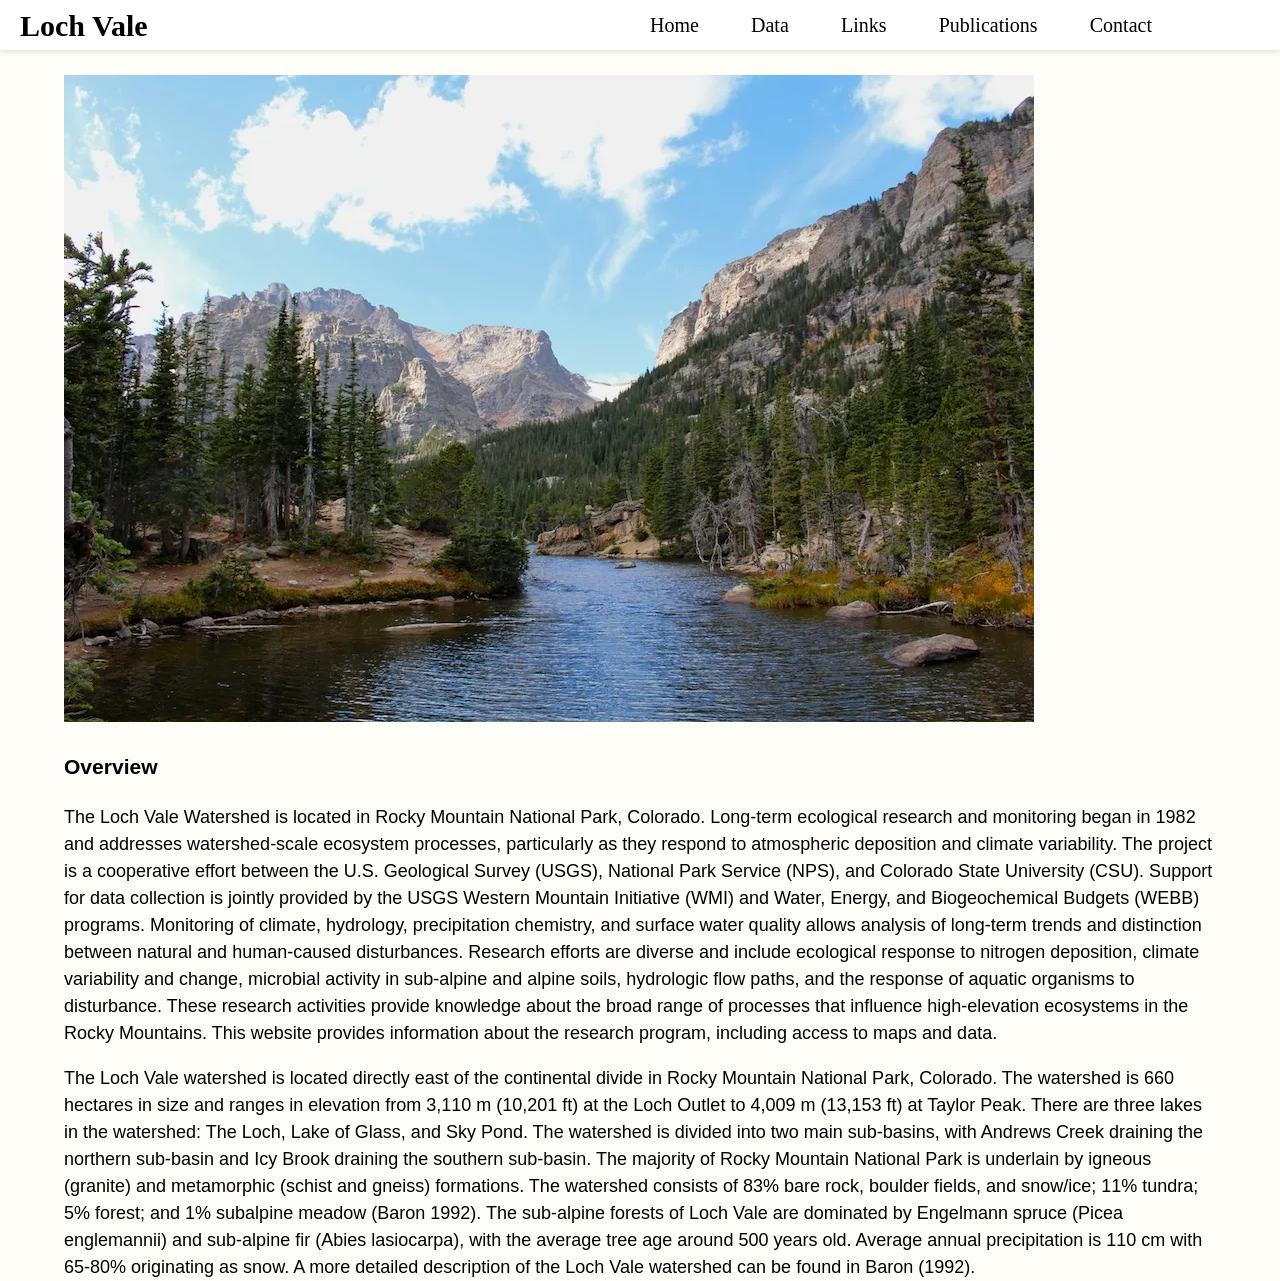
==== index.html @ 71a78246 "adding beta website" ====
<!DOCTYPE html>
<html lang="en">
<head>
    <meta charset="UTF-8">
    <meta name="viewport" content="width=device-width, initial-scale=1.0">
    <title>Home</title>
    <link rel="stylesheet" href="style.css">
</head>
<body>

    <!-- Navbar -->
    <div class="navbar-container">
        <div class="navbar left">
            <h1 class="logo">Loch Vale</h1>
        </div>

        <div class="navbar right">
            <a href="index.html">Home</a>
            <a href="data.html">Data</a>
            <a href="links.html">Links</a>
            <a href="publications.html">Publications</a>
            <a href="contact.html">Contact</a>
        </div>
    </div>
    <!-- Navbar End -->

    <div id="homepage-container" class="page-container">

        <img id="loch-pic" src="images/loch.png" alt="loch pic">

        <h3>Overview</h3>

        <p>The Loch Vale Watershed is located in Rocky Mountain National Park, Colorado. Long-term ecological research and 
            monitoring began in 1982 and addresses watershed-scale ecosystem processes, particularly as they respond to 
            atmospheric deposition and climate variability. The project is a cooperative effort between the U.S. Geological 
            Survey (USGS), National Park Service (NPS), and Colorado State University (CSU). Support for data collection is 
            jointly provided by the USGS Western Mountain Initiative (WMI) and Water, Energy, and Biogeochemical Budgets (WEBB) 
            programs. Monitoring of climate, hydrology, precipitation chemistry, and surface water quality allows analysis of 
            long-term trends and distinction between natural and human-caused disturbances. Research efforts are diverse and 
            include ecological response to nitrogen deposition, climate variability and change, microbial activity in sub-alpine 
            and alpine soils, hydrologic flow paths, and the response of aquatic organisms to disturbance. These research activities 
            provide knowledge about the broad range of processes that influence high-elevation ecosystems in the Rocky Mountains. 
            This website provides information about the research program, including access to maps and data.
        </p>

        <p>The Loch Vale watershed is located directly east of the continental divide in Rocky Mountain National Park, Colorado. 
            The watershed is 660 hectares in size and ranges in elevation from 3,110 m (10,201 ft) at the Loch Outlet to 4,009 m 
            (13,153 ft) at Taylor Peak. There are three lakes in the watershed: The Loch, Lake of Glass, and Sky Pond. The watershed 
            is divided into two main sub-basins, with Andrews Creek draining the northern sub-basin and Icy Brook draining the 
            southern sub-basin. The majority of Rocky Mountain National Park is underlain by igneous (granite) and metamorphic 
            (schist and gneiss) formations. The watershed consists of 83% bare rock, boulder fields, and snow/ice; 11% tundra; 
            5% forest; and 1% subalpine meadow (Baron 1992). The sub-alpine forests of Loch Vale are dominated by Engelmann spruce 
            (Picea englemannii) and sub-alpine fir (Abies lasiocarpa), with the average tree age around 500 years old. Average 
            annual precipitation is 110 cm with 65-80% originating as snow. A more detailed description of the Loch Vale watershed 
            can be found in Baron (1992).
        </p>   
    </div>



    <!-- to add another text block, ... -->
</body>
</html>
---- style.css ----
html, body {
    padding: 0;
    margin: 0;
    height: 100%;
    margin-bottom: 100px;
}

body {
    background: #FFFDF8; 
    color: black;
    background-attachment: fixed;
    height: 100%;
    line-height: 1.5;
    font-family: 'Raleway', sans-serif;
    font-weight: 400;
    font-size: large;
}

/* General styling for each page's body. All content should be written within the page-container */
.page-container {
    margin-top: 75px;
    margin-left: 5%;
    margin-right: 5%;
}

/* NAVBAR STYLING */
.navbar-container {
    display: flex;
    flex-direction: row;
    align-items: center;
    height: 50px;
    background-color: white;
    width: 100%;
    position: fixed;
    top: 0;
    z-index: 1000;
    box-shadow: 0 2px 5px rgba(0, 0, 0, 0.1);
}

.navbar {
    flex: 1;
}

.left {
    margin-top: 0;
    margin-left: 20px;
}

.logo {
    font-size: 30px;
    text-decoration: none;
    color: black;
    font-family: 'Italiana', serif;
}

.right {
    display: flex;
    justify-content: space-between;
    margin-left: 10%;
    margin-right: 10%;
}

a {
    text-decoration: none;
    color: black;
    font-family: 'Italiana', serif;
    font-size: 20px;
}

a:hover {
    color: green;
}

/* END OF NAVBAR STYLING */

iframe {
    margin-top: 50px;
}
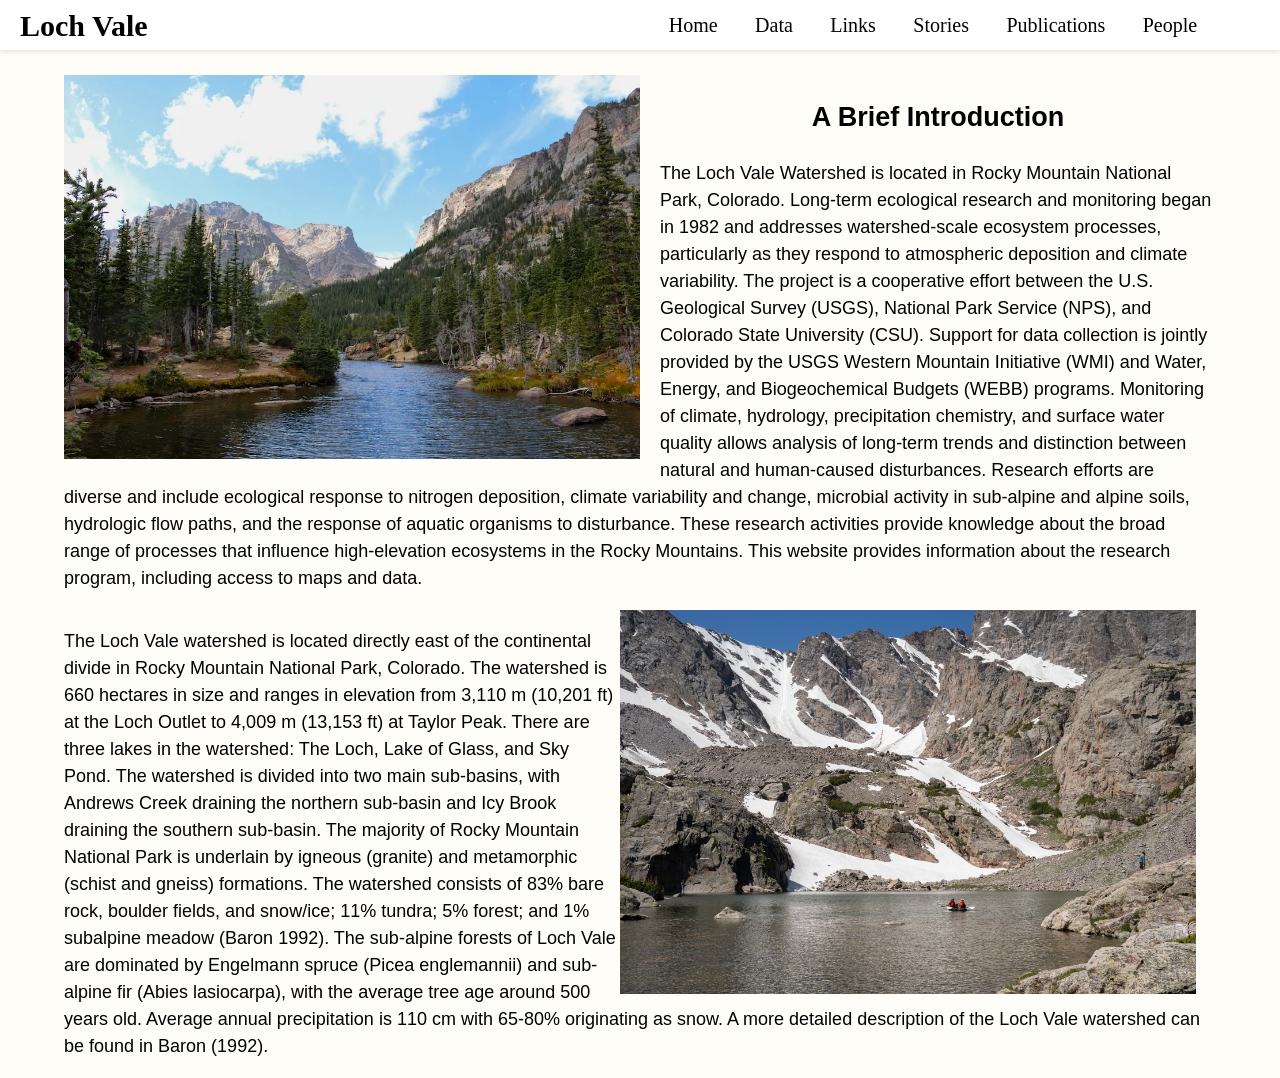
==== commit a319ed89: "major updates" ====
--- a/index.html
+++ b/index.html
@@ -15,45 +15,53 @@
         </div>
 
         <div class="navbar right">
-            <a href="index.html">Home</a>
-            <a href="data.html">Data</a>
-            <a href="links.html">Links</a>
-            <a href="publications.html">Publications</a>
-            <a href="contact.html">Contact</a>
+            <a class="nav-link" href="index.html">Home</a>
+            <a class="nav-link" href="data.html">Data</a>
+            <a class="nav-link" href="links.html">Links</a>
+            <a class="nav-link" href="stories.html">Stories</a>
+            <a class="nav-link" href="publications.html">Publications</a>
+            <a class="nav-link" href="contact.html">People</a>
         </div>
     </div>
     <!-- Navbar End -->
 
+
     <div id="homepage-container" class="page-container">
 
-        <img id="loch-pic" src="images/loch.png" alt="loch pic">
+            <div class="overview-section">
+                <img class="left-pic" src="images/loch.png" alt="loch pic">
 
-        <h3>Overview</h3>
+                <h2 style="text-align: center;">A Brief Introduction</h2>
+                <!-- <br> -->
 
-        <p>The Loch Vale Watershed is located in Rocky Mountain National Park, Colorado. Long-term ecological research and 
-            monitoring began in 1982 and addresses watershed-scale ecosystem processes, particularly as they respond to 
-            atmospheric deposition and climate variability. The project is a cooperative effort between the U.S. Geological 
-            Survey (USGS), National Park Service (NPS), and Colorado State University (CSU). Support for data collection is 
-            jointly provided by the USGS Western Mountain Initiative (WMI) and Water, Energy, and Biogeochemical Budgets (WEBB) 
-            programs. Monitoring of climate, hydrology, precipitation chemistry, and surface water quality allows analysis of 
-            long-term trends and distinction between natural and human-caused disturbances. Research efforts are diverse and 
-            include ecological response to nitrogen deposition, climate variability and change, microbial activity in sub-alpine 
-            and alpine soils, hydrologic flow paths, and the response of aquatic organisms to disturbance. These research activities 
-            provide knowledge about the broad range of processes that influence high-elevation ecosystems in the Rocky Mountains. 
-            This website provides information about the research program, including access to maps and data.
-        </p>
+                <p>The Loch Vale Watershed is located in Rocky Mountain National Park, Colorado. Long-term ecological research and 
+                    monitoring began in 1982 and addresses watershed-scale ecosystem processes, particularly as they respond to 
+                    atmospheric deposition and climate variability. The project is a cooperative effort between the U.S. Geological 
+                    Survey (USGS), National Park Service (NPS), and Colorado State University (CSU). Support for data collection is 
+                    jointly provided by the USGS Western Mountain Initiative (WMI) and Water, Energy, and Biogeochemical Budgets (WEBB) 
+                    programs. Monitoring of climate, hydrology, precipitation chemistry, and surface water quality allows analysis of 
+                    long-term trends and distinction between natural and human-caused disturbances. Research efforts are diverse and 
+                    include ecological response to nitrogen deposition, climate variability and change, microbial activity in sub-alpine 
+                    and alpine soils, hydrologic flow paths, and the response of aquatic organisms to disturbance. These research activities 
+                    provide knowledge about the broad range of processes that influence high-elevation ecosystems in the Rocky Mountains. 
+                    This website provides information about the research program, including access to maps and data.
+                </p>
+            </div>
 
-        <p>The Loch Vale watershed is located directly east of the continental divide in Rocky Mountain National Park, Colorado. 
-            The watershed is 660 hectares in size and ranges in elevation from 3,110 m (10,201 ft) at the Loch Outlet to 4,009 m 
-            (13,153 ft) at Taylor Peak. There are three lakes in the watershed: The Loch, Lake of Glass, and Sky Pond. The watershed 
-            is divided into two main sub-basins, with Andrews Creek draining the northern sub-basin and Icy Brook draining the 
-            southern sub-basin. The majority of Rocky Mountain National Park is underlain by igneous (granite) and metamorphic 
-            (schist and gneiss) formations. The watershed consists of 83% bare rock, boulder fields, and snow/ice; 11% tundra; 
-            5% forest; and 1% subalpine meadow (Baron 1992). The sub-alpine forests of Loch Vale are dominated by Engelmann spruce 
-            (Picea englemannii) and sub-alpine fir (Abies lasiocarpa), with the average tree age around 500 years old. Average 
-            annual precipitation is 110 cm with 65-80% originating as snow. A more detailed description of the Loch Vale watershed 
-            can be found in Baron (1992).
-        </p>   
+            <div class="row-container">
+                <img class="right-pic" src="images/rocks.jpg" alt="rocks">
+                <p>The Loch Vale watershed is located directly east of the continental divide in Rocky Mountain National Park, Colorado. 
+                    The watershed is 660 hectares in size and ranges in elevation from 3,110 m (10,201 ft) at the Loch Outlet to 4,009 m 
+                    (13,153 ft) at Taylor Peak. There are three lakes in the watershed: The Loch, Lake of Glass, and Sky Pond. The watershed 
+                    is divided into two main sub-basins, with Andrews Creek draining the northern sub-basin and Icy Brook draining the 
+                    southern sub-basin. The majority of Rocky Mountain National Park is underlain by igneous (granite) and metamorphic 
+                    (schist and gneiss) formations. The watershed consists of 83% bare rock, boulder fields, and snow/ice; 11% tundra; 
+                    5% forest; and 1% subalpine meadow (Baron 1992). The sub-alpine forests of Loch Vale are dominated by Engelmann spruce 
+                    (Picea englemannii) and sub-alpine fir (Abies lasiocarpa), with the average tree age around 500 years old. Average 
+                    annual precipitation is 110 cm with 65-80% originating as snow. A more detailed description of the Loch Vale watershed 
+                    can be found in Baron (1992).
+                </p>   
+            </div>
     </div>
 
 
--- a/style.css
+++ b/style.css
@@ -55,12 +55,12 @@
 
 .right {
     display: flex;
-    justify-content: space-between;
-    margin-left: 10%;
-    margin-right: 10%;
+    justify-content: space-around;
+    margin-left: 5%;
+    margin-right: 5%;
 }
 
-a {
+.nav-link {
     text-decoration: none;
     color: black;
     font-family: 'Italiana', serif;
@@ -73,6 +73,46 @@
 
 /* END OF NAVBAR STYLING */
 
+/* Index Page*/
+
+.left-pic {
+    float: left;
+    width: 50%;
+    margin-right: 20px;
+    margin-bottom: 10px;
+}
+
+.right-pic {
+    float: right;
+    width: 50%;
+    margin-right: 20px;
+    margin-bottom: 10px;
+}
+
+.overview-section, .row-container {
+    overflow: auto;
+}
+
+/* END Index Page */
+
 iframe {
     margin-top: 50px;
-}+}
+
+.pub-title, .data-title {
+    color: blue;
+}
+
+.contact-container {
+    display: flex;
+    flex-direction: row;
+    align-items: center;
+}
+
+.contact-img {
+    width: 200px;
+}
+
+.contact-name {
+    margin-left: 25px;
+}
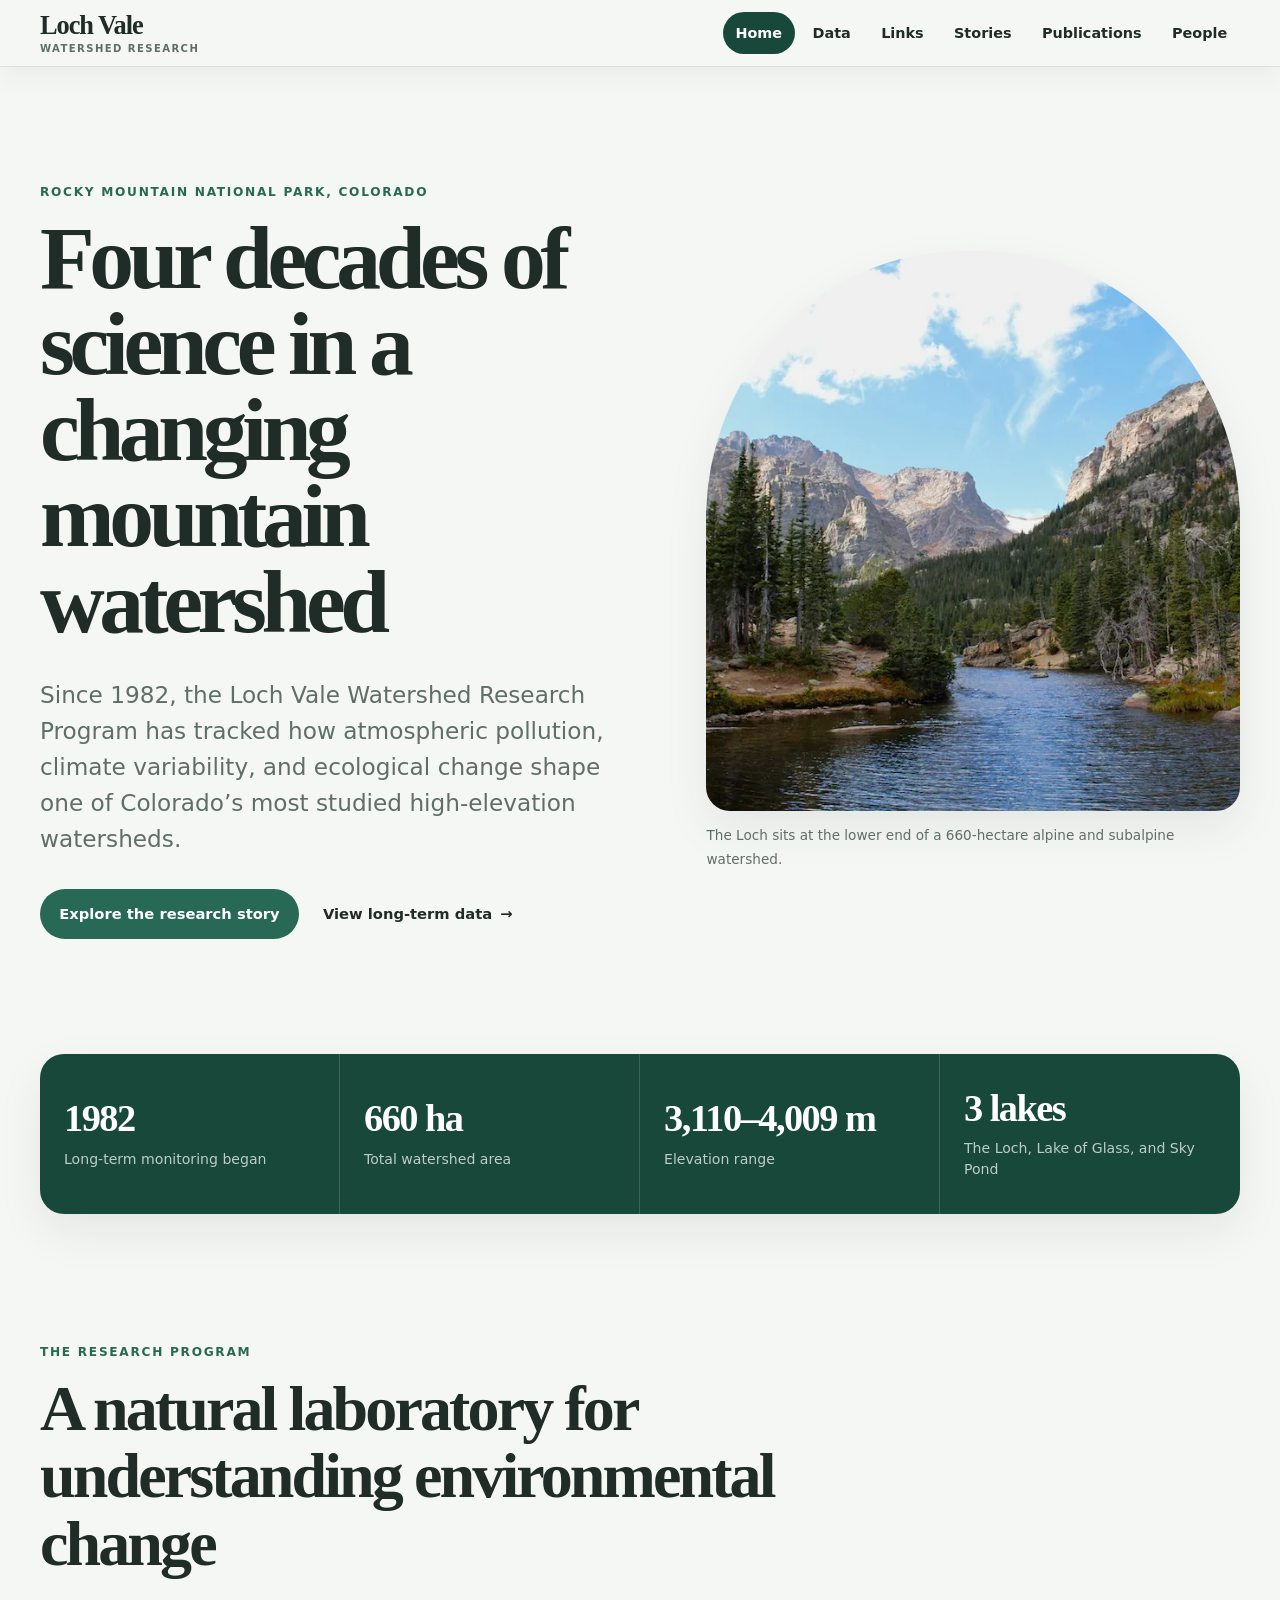
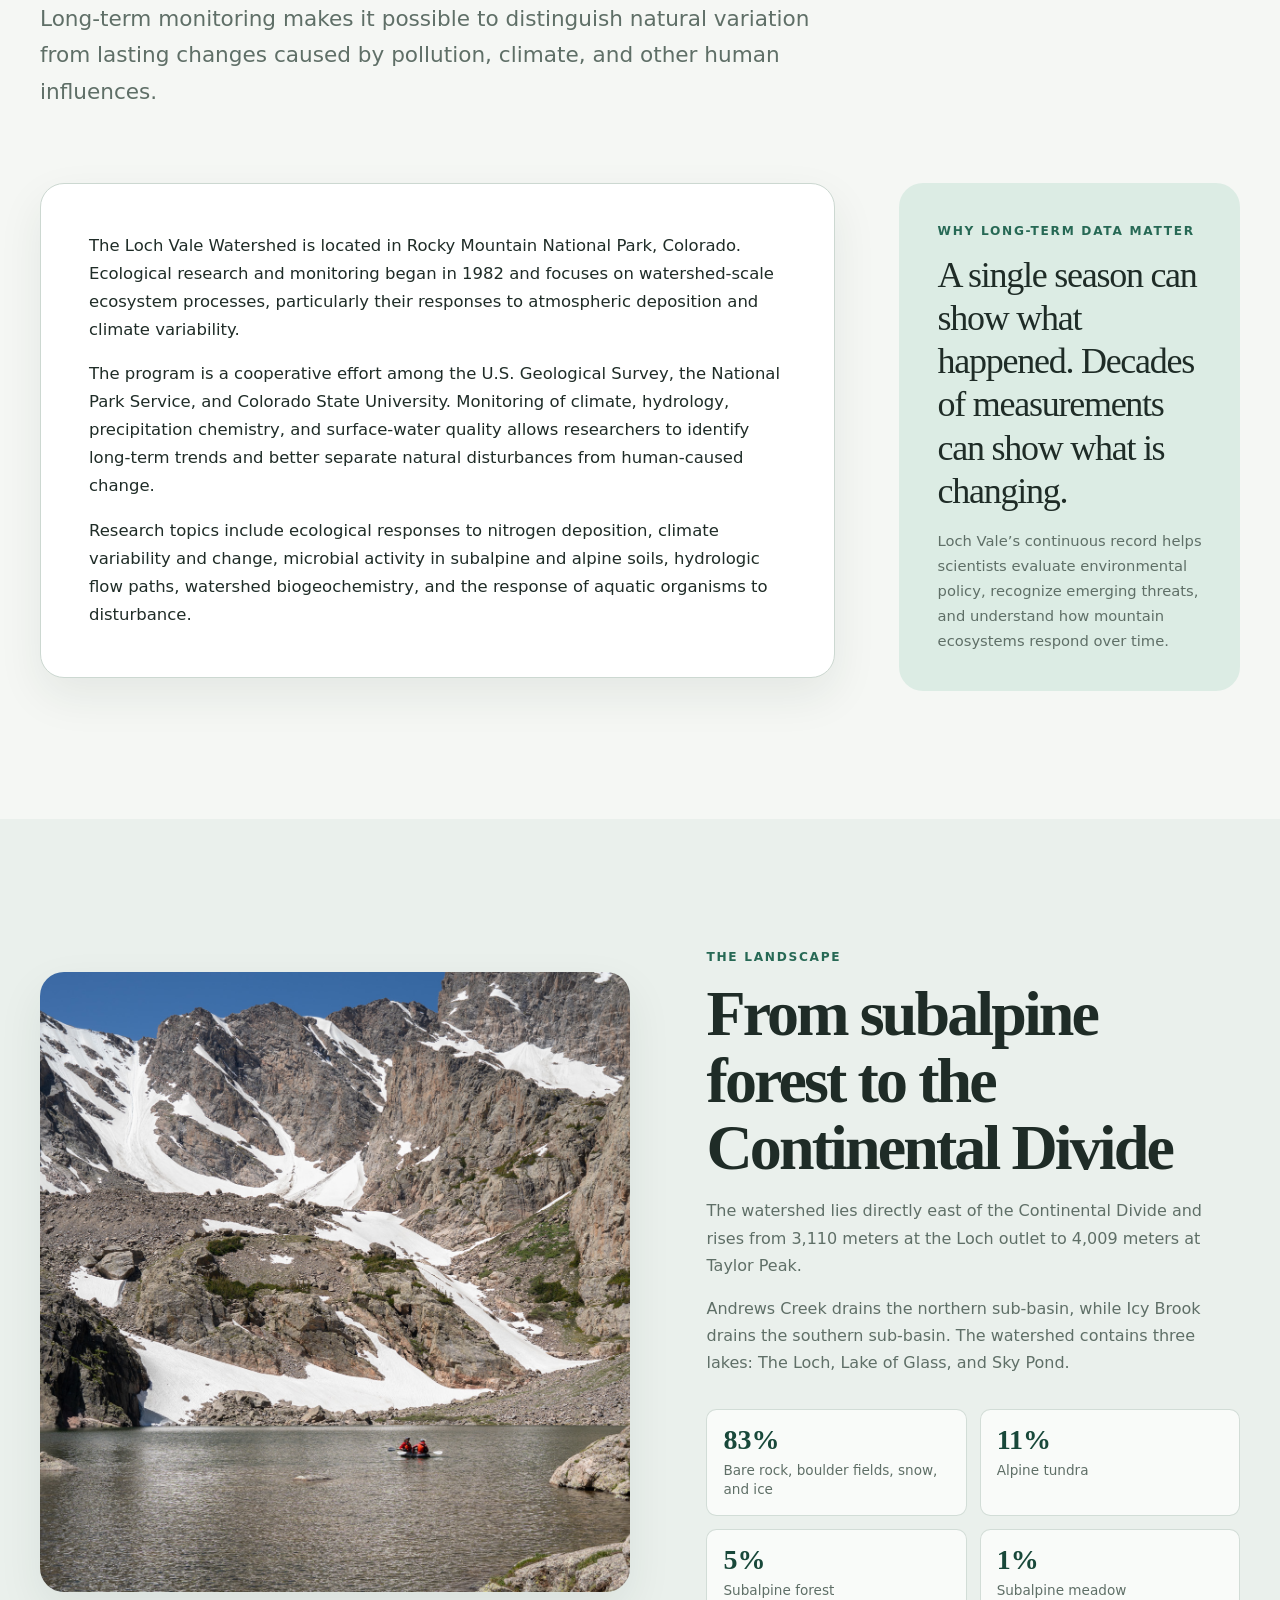
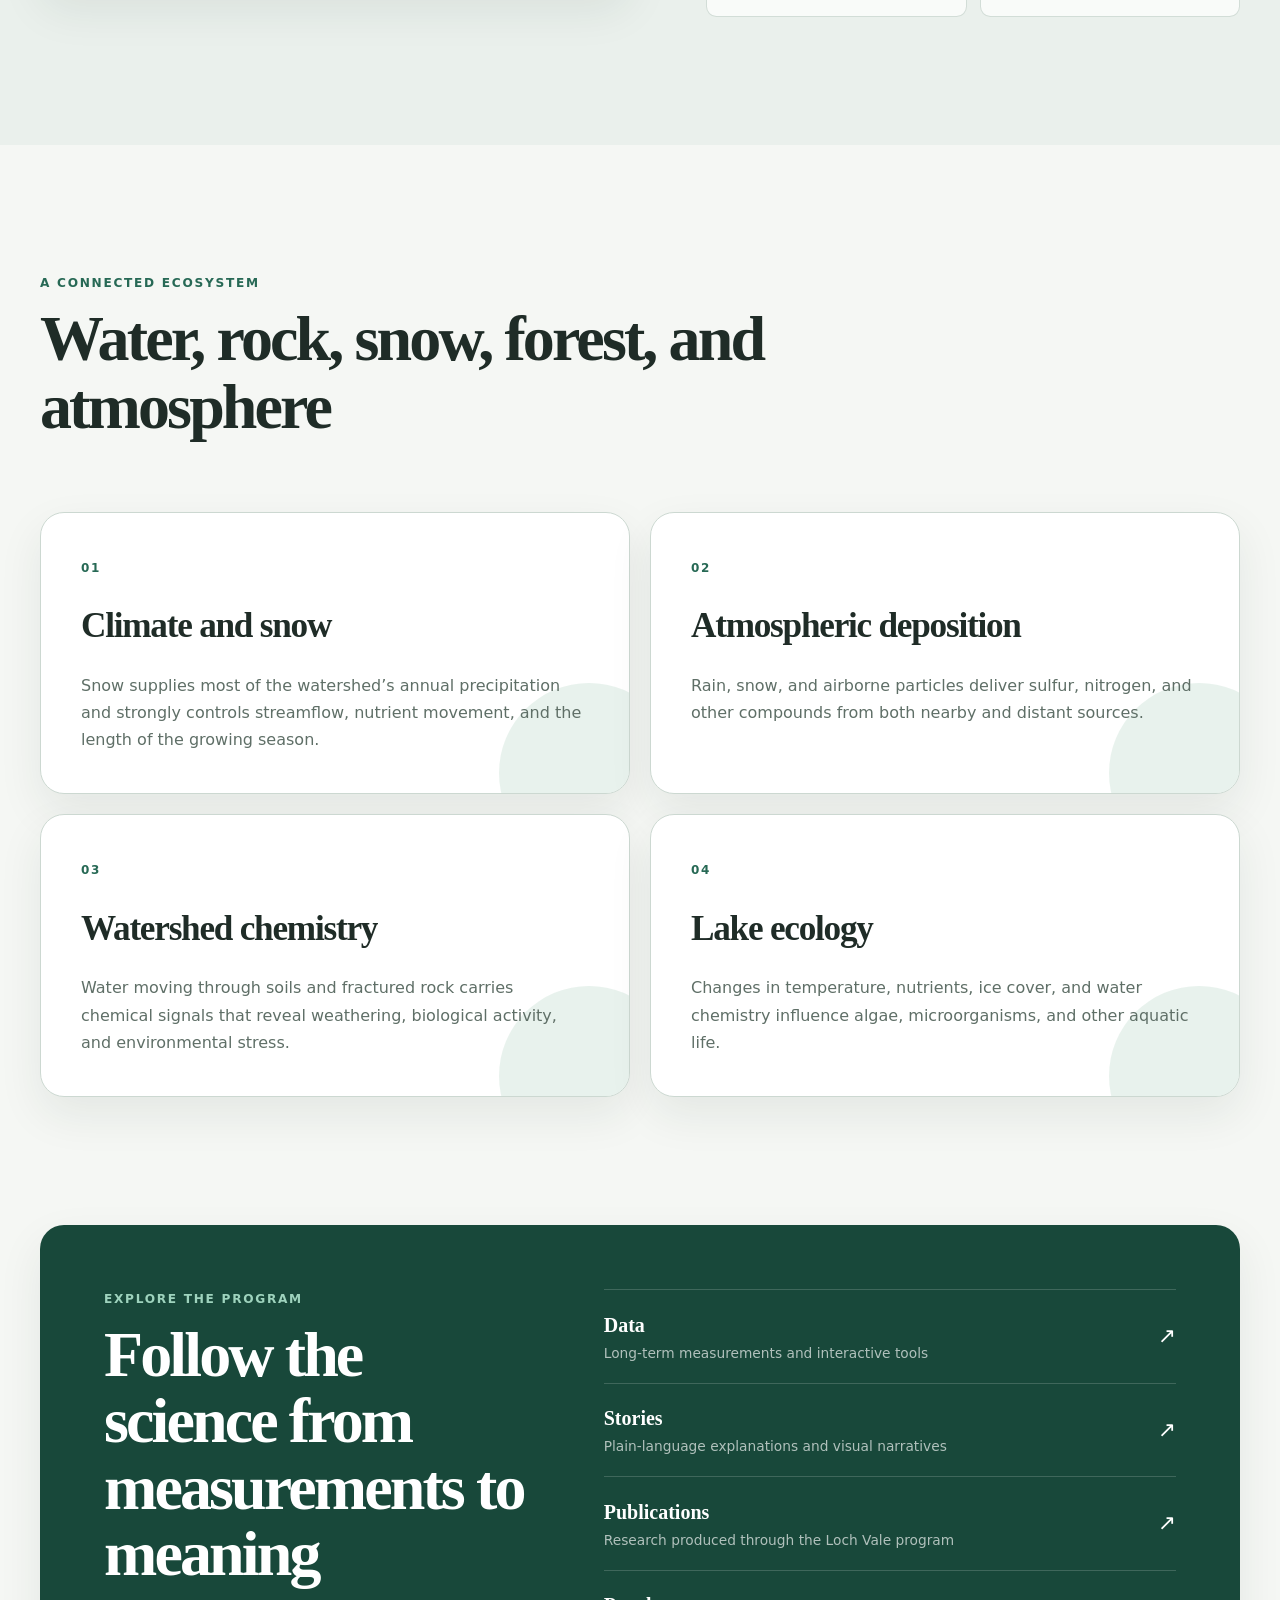
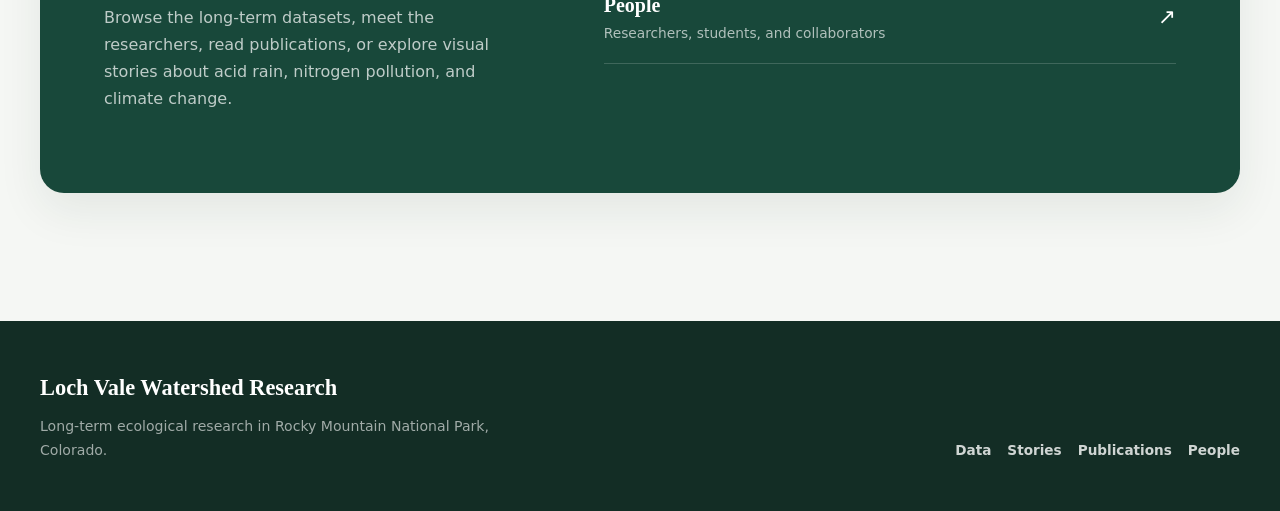
==== commit 06981472: "new vibe coded styling" ====
--- a/index.html
+++ b/index.html
@@ -2,70 +2,344 @@
 <html lang="en">
 <head>
     <meta charset="UTF-8">
-    <meta name="viewport" content="width=device-width, initial-scale=1.0">
-    <title>Home</title>
+    <meta
+        name="viewport"
+        content="width=device-width, initial-scale=1.0"
+    >
+
+    <meta
+        name="description"
+        content="Explore long-term ecological research and monitoring in the Loch Vale watershed of Rocky Mountain National Park."
+    >
+
+    <title>Loch Vale Watershed Research</title>
+
     <link rel="stylesheet" href="style.css">
 </head>
+
 <body>
-
-    <!-- Navbar -->
-    <div class="navbar-container">
-        <div class="navbar left">
-            <h1 class="logo">Loch Vale</h1>
+    <header class="site-header">
+        <nav class="site-nav" aria-label="Main navigation">
+            <a class="site-logo" href="index.html">
+                <span class="site-logo__primary">Loch Vale</span>
+                <span class="site-logo__secondary">Watershed Research</span>
+            </a>
+
+            <div class="site-nav__links">
+                <a class="nav-link nav-link--active" href="index.html">Home</a>
+                <a class="nav-link" href="data.html">Data</a>
+                <a class="nav-link" href="links.html">Links</a>
+                <a class="nav-link" href="stories.html">Stories</a>
+                <a class="nav-link" href="publications.html">Publications</a>
+                <a class="nav-link" href="contact.html">People</a>
+            </div>
+        </nav>
+    </header>
+
+    <main>
+        <section class="home-hero">
+            <div class="home-hero__content">
+                <p class="eyebrow">Rocky Mountain National Park, Colorado</p>
+
+                <h1>
+                    Four decades of science in a changing mountain watershed
+                </h1>
+
+                <p class="home-hero__intro">
+                    Since 1982, the Loch Vale Watershed Research Program has
+                    tracked how atmospheric pollution, climate variability,
+                    and ecological change shape one of Colorado’s most studied
+                    high-elevation watersheds.
+                </p>
+
+                <div class="home-hero__actions">
+                    <a class="button-link" href="stories.html">
+                        Explore the research story
+                    </a>
+
+                    <a class="text-link" href="data.html">
+                        View long-term data
+                        <span aria-hidden="true">→</span>
+                    </a>
+                </div>
+            </div>
+
+            <figure class="home-hero__media">
+                <img
+                    src="images/loch.png"
+                    alt="Loch Vale surrounded by steep mountain terrain in Rocky Mountain National Park"
+                >
+
+                <figcaption>
+                    The Loch sits at the lower end of a 660-hectare alpine and
+                    subalpine watershed.
+                </figcaption>
+            </figure>
+        </section>
+
+        <section class="home-stats" aria-label="Key facts about Loch Vale">
+            <article class="home-stat">
+                <span class="home-stat__value">1982</span>
+                <span class="home-stat__label">
+                    Long-term monitoring began
+                </span>
+            </article>
+
+            <article class="home-stat">
+                <span class="home-stat__value">660 ha</span>
+                <span class="home-stat__label">
+                    Total watershed area
+                </span>
+            </article>
+
+            <article class="home-stat">
+                <span class="home-stat__value">3,110–4,009 m</span>
+                <span class="home-stat__label">
+                    Elevation range
+                </span>
+            </article>
+
+            <article class="home-stat">
+                <span class="home-stat__value">3 lakes</span>
+                <span class="home-stat__label">
+                    The Loch, Lake of Glass, and Sky Pond
+                </span>
+            </article>
+        </section>
+
+        <section class="home-section">
+            <header class="section-heading home-section__heading">
+                <p class="eyebrow">The research program</p>
+
+                <h2>A natural laboratory for understanding environmental change</h2>
+
+                <p class="section-lead">
+                    Long-term monitoring makes it possible to distinguish
+                    natural variation from lasting changes caused by pollution,
+                    climate, and other human influences.
+                </p>
+            </header>
+
+            <div class="home-intro-grid">
+                <article class="home-copy-card home-copy-card--large">
+                    <p>
+                        The Loch Vale Watershed is located in Rocky Mountain
+                        National Park, Colorado. Ecological research and
+                        monitoring began in 1982 and focuses on
+                        watershed-scale ecosystem processes, particularly
+                        their responses to atmospheric deposition and climate
+                        variability.
+                    </p>
+
+                    <p>
+                        The program is a cooperative effort among the U.S.
+                        Geological Survey, the National Park Service, and
+                        Colorado State University. Monitoring of climate,
+                        hydrology, precipitation chemistry, and surface-water
+                        quality allows researchers to identify long-term trends
+                        and better separate natural disturbances from
+                        human-caused change.
+                    </p>
+
+                    <p>
+                        Research topics include ecological responses to
+                        nitrogen deposition, climate variability and change,
+                        microbial activity in subalpine and alpine soils,
+                        hydrologic flow paths, watershed biogeochemistry, and
+                        the response of aquatic organisms to disturbance.
+                    </p>
+                </article>
+
+                <aside class="home-callout">
+                    <p class="eyebrow">Why long-term data matter</p>
+
+                    <blockquote>
+                        A single season can show what happened. Decades of
+                        measurements can show what is changing.
+                    </blockquote>
+
+                    <p>
+                        Loch Vale’s continuous record helps scientists evaluate
+                        environmental policy, recognize emerging threats, and
+                        understand how mountain ecosystems respond over time.
+                    </p>
+                </aside>
+            </div>
+        </section>
+
+        <section class="home-section home-section--landscape">
+            <div class="landscape-feature">
+                <figure class="landscape-feature__media">
+                    <img
+                        src="images/rocks.jpg"
+                        alt="Exposed rock and alpine terrain in the Loch Vale watershed"
+                    >
+                </figure>
+
+                <div class="landscape-feature__content">
+                    <p class="eyebrow">The landscape</p>
+
+                    <h2>From subalpine forest to the Continental Divide</h2>
+
+                    <p>
+                        The watershed lies directly east of the Continental
+                        Divide and rises from 3,110 meters at the Loch outlet to
+                        4,009 meters at Taylor Peak.
+                    </p>
+
+                    <p>
+                        Andrews Creek drains the northern sub-basin, while Icy
+                        Brook drains the southern sub-basin. The watershed
+                        contains three lakes: The Loch, Lake of Glass, and Sky
+                        Pond.
+                    </p>
+
+                    <dl class="land-cover-list">
+                        <div>
+                            <dt>83%</dt>
+                            <dd>Bare rock, boulder fields, snow, and ice</dd>
+                        </div>
+
+                        <div>
+                            <dt>11%</dt>
+                            <dd>Alpine tundra</dd>
+                        </div>
+
+                        <div>
+                            <dt>5%</dt>
+                            <dd>Subalpine forest</dd>
+                        </div>
+
+                        <div>
+                            <dt>1%</dt>
+                            <dd>Subalpine meadow</dd>
+                        </div>
+                    </dl>
+                </div>
+            </div>
+        </section>
+
+        <section class="home-section">
+            <header class="section-heading home-section__heading">
+                <p class="eyebrow">A connected ecosystem</p>
+
+                <h2>Water, rock, snow, forest, and atmosphere</h2>
+            </header>
+
+            <div class="topic-card-grid">
+                <article class="topic-card">
+                    <span class="topic-card__number">01</span>
+                    <h3>Climate and snow</h3>
+                    <p>
+                        Snow supplies most of the watershed’s annual
+                        precipitation and strongly controls streamflow,
+                        nutrient movement, and the length of the growing season.
+                    </p>
+                </article>
+
+                <article class="topic-card">
+                    <span class="topic-card__number">02</span>
+                    <h3>Atmospheric deposition</h3>
+                    <p>
+                        Rain, snow, and airborne particles deliver sulfur,
+                        nitrogen, and other compounds from both nearby and
+                        distant sources.
+                    </p>
+                </article>
+
+                <article class="topic-card">
+                    <span class="topic-card__number">03</span>
+                    <h3>Watershed chemistry</h3>
+                    <p>
+                        Water moving through soils and fractured rock carries
+                        chemical signals that reveal weathering, biological
+                        activity, and environmental stress.
+                    </p>
+                </article>
+
+                <article class="topic-card">
+                    <span class="topic-card__number">04</span>
+                    <h3>Lake ecology</h3>
+                    <p>
+                        Changes in temperature, nutrients, ice cover, and water
+                        chemistry influence algae, microorganisms, and other
+                        aquatic life.
+                    </p>
+                </article>
+            </div>
+        </section>
+
+        <section class="home-explore">
+            <div class="home-explore__intro">
+                <p class="eyebrow">Explore the program</p>
+
+                <h2>Follow the science from measurements to meaning</h2>
+
+                <p>
+                    Browse the long-term datasets, meet the researchers, read
+                    publications, or explore visual stories about acid rain,
+                    nitrogen pollution, and climate change.
+                </p>
+            </div>
+
+            <div class="home-explore__links">
+                <a class="explore-link" href="data.html">
+                    <span>
+                        <strong>Data</strong>
+                        Long-term measurements and interactive tools
+                    </span>
+
+                    <span aria-hidden="true">↗</span>
+                </a>
+
+                <a class="explore-link" href="stories.html">
+                    <span>
+                        <strong>Stories</strong>
+                        Plain-language explanations and visual narratives
+                    </span>
+
+                    <span aria-hidden="true">↗</span>
+                </a>
+
+                <a class="explore-link" href="publications.html">
+                    <span>
+                        <strong>Publications</strong>
+                        Research produced through the Loch Vale program
+                    </span>
+
+                    <span aria-hidden="true">↗</span>
+                </a>
+
+                <a class="explore-link" href="contact.html">
+                    <span>
+                        <strong>People</strong>
+                        Researchers, students, and collaborators
+                    </span>
+
+                    <span aria-hidden="true">↗</span>
+                </a>
+            </div>
+        </section>
+    </main>
+
+    <footer class="site-footer">
+        <div class="site-footer__inner">
+            <div>
+                <p class="site-footer__title">Loch Vale Watershed Research</p>
+
+                <p class="site-footer__text">
+                    Long-term ecological research in Rocky Mountain National
+                    Park, Colorado.
+                </p>
+            </div>
+
+            <div class="site-footer__links">
+                <a href="data.html">Data</a>
+                <a href="stories.html">Stories</a>
+                <a href="publications.html">Publications</a>
+                <a href="contact.html">People</a>
+            </div>
         </div>
-
-        <div class="navbar right">
-            <a class="nav-link" href="index.html">Home</a>
-            <a class="nav-link" href="data.html">Data</a>
-            <a class="nav-link" href="links.html">Links</a>
-            <a class="nav-link" href="stories.html">Stories</a>
-            <a class="nav-link" href="publications.html">Publications</a>
-            <a class="nav-link" href="contact.html">People</a>
-        </div>
-    </div>
-    <!-- Navbar End -->
-
-
-    <div id="homepage-container" class="page-container">
-
-            <div class="overview-section">
-                <img class="left-pic" src="images/loch.png" alt="loch pic">
-
-                <h2 style="text-align: center;">A Brief Introduction</h2>
-                <!-- <br> -->
-
-                <p>The Loch Vale Watershed is located in Rocky Mountain National Park, Colorado. Long-term ecological research and 
-                    monitoring began in 1982 and addresses watershed-scale ecosystem processes, particularly as they respond to 
-                    atmospheric deposition and climate variability. The project is a cooperative effort between the U.S. Geological 
-                    Survey (USGS), National Park Service (NPS), and Colorado State University (CSU). Support for data collection is 
-                    jointly provided by the USGS Western Mountain Initiative (WMI) and Water, Energy, and Biogeochemical Budgets (WEBB) 
-                    programs. Monitoring of climate, hydrology, precipitation chemistry, and surface water quality allows analysis of 
-                    long-term trends and distinction between natural and human-caused disturbances. Research efforts are diverse and 
-                    include ecological response to nitrogen deposition, climate variability and change, microbial activity in sub-alpine 
-                    and alpine soils, hydrologic flow paths, and the response of aquatic organisms to disturbance. These research activities 
-                    provide knowledge about the broad range of processes that influence high-elevation ecosystems in the Rocky Mountains. 
-                    This website provides information about the research program, including access to maps and data.
-                </p>
-            </div>
-
-            <div class="row-container">
-                <img class="right-pic" src="images/rocks.jpg" alt="rocks">
-                <p>The Loch Vale watershed is located directly east of the continental divide in Rocky Mountain National Park, Colorado. 
-                    The watershed is 660 hectares in size and ranges in elevation from 3,110 m (10,201 ft) at the Loch Outlet to 4,009 m 
-                    (13,153 ft) at Taylor Peak. There are three lakes in the watershed: The Loch, Lake of Glass, and Sky Pond. The watershed 
-                    is divided into two main sub-basins, with Andrews Creek draining the northern sub-basin and Icy Brook draining the 
-                    southern sub-basin. The majority of Rocky Mountain National Park is underlain by igneous (granite) and metamorphic 
-                    (schist and gneiss) formations. The watershed consists of 83% bare rock, boulder fields, and snow/ice; 11% tundra; 
-                    5% forest; and 1% subalpine meadow (Baron 1992). The sub-alpine forests of Loch Vale are dominated by Engelmann spruce 
-                    (Picea englemannii) and sub-alpine fir (Abies lasiocarpa), with the average tree age around 500 years old. Average 
-                    annual precipitation is 110 cm with 65-80% originating as snow. A more detailed description of the Loch Vale watershed 
-                    can be found in Baron (1992).
-                </p>   
-            </div>
-    </div>
-
-
-
-    <!-- to add another text block, ... -->
+    </footer>
 </body>
 </html>
--- a/style.css
+++ b/style.css
@@ -1,118 +1,7 @@
-html, body {
-    padding: 0;
-    margin: 0;
-    height: 100%;
-    margin-bottom: 100px;
-}
-
-body {
-    background: #FFFDF8; 
-    color: black;
-    background-attachment: fixed;
-    height: 100%;
-    line-height: 1.5;
-    font-family: 'Raleway', sans-serif;
-    font-weight: 400;
-    font-size: large;
-}
-
-/* General styling for each page's body. All content should be written within the page-container */
-.page-container {
-    margin-top: 75px;
-    margin-left: 5%;
-    margin-right: 5%;
-}
-
-/* NAVBAR STYLING */
-.navbar-container {
-    display: flex;
-    flex-direction: row;
-    align-items: center;
-    height: 50px;
-    background-color: white;
-    width: 100%;
-    position: fixed;
-    top: 0;
-    z-index: 1000;
-    box-shadow: 0 2px 5px rgba(0, 0, 0, 0.1);
-}
-
-.navbar {
-    flex: 1;
-}
-
-.left {
-    margin-top: 0;
-    margin-left: 20px;
-}
-
-.logo {
-    font-size: 30px;
-    text-decoration: none;
-    color: black;
-    font-family: 'Italiana', serif;
-}
-
-.right {
-    display: flex;
-    justify-content: space-around;
-    margin-left: 5%;
-    margin-right: 5%;
-}
-
-.nav-link {
-    text-decoration: none;
-    color: black;
-    font-family: 'Italiana', serif;
-    font-size: 20px;
-}
-
-a:hover {
-    color: green;
-}
-
-/* END OF NAVBAR STYLING */
-
-/* Index Page*/
-
-.left-pic {
-    float: left;
-    width: 50%;
-    margin-right: 20px;
-    margin-bottom: 10px;
-}
-
-.right-pic {
-    float: right;
-    width: 50%;
-    margin-right: 20px;
-    margin-bottom: 10px;
-}
-
-.overview-section, .row-container {
-    overflow: auto;
-}
-
-/* END Index Page */
-
-iframe {
-    margin-top: 50px;
-}
-
-.pub-title, .data-title {
-    color: blue;
-}
-
-.contact-container {
-    display: flex;
-    flex-direction: row;
-    align-items: center;
-}
-
-.contact-img {
-    width: 200px;
-}
-
-.contact-name {
-    margin-left: 25px;
-}
+@import url("styles/base.css");
+@import url("styles/layout.css");
+@import url("styles/components.css");
+@import url("styles/home.css");
+@import url("styles/stories.css");
+@import url("styles/pages.css");
+@import url("styles/responsive.css");
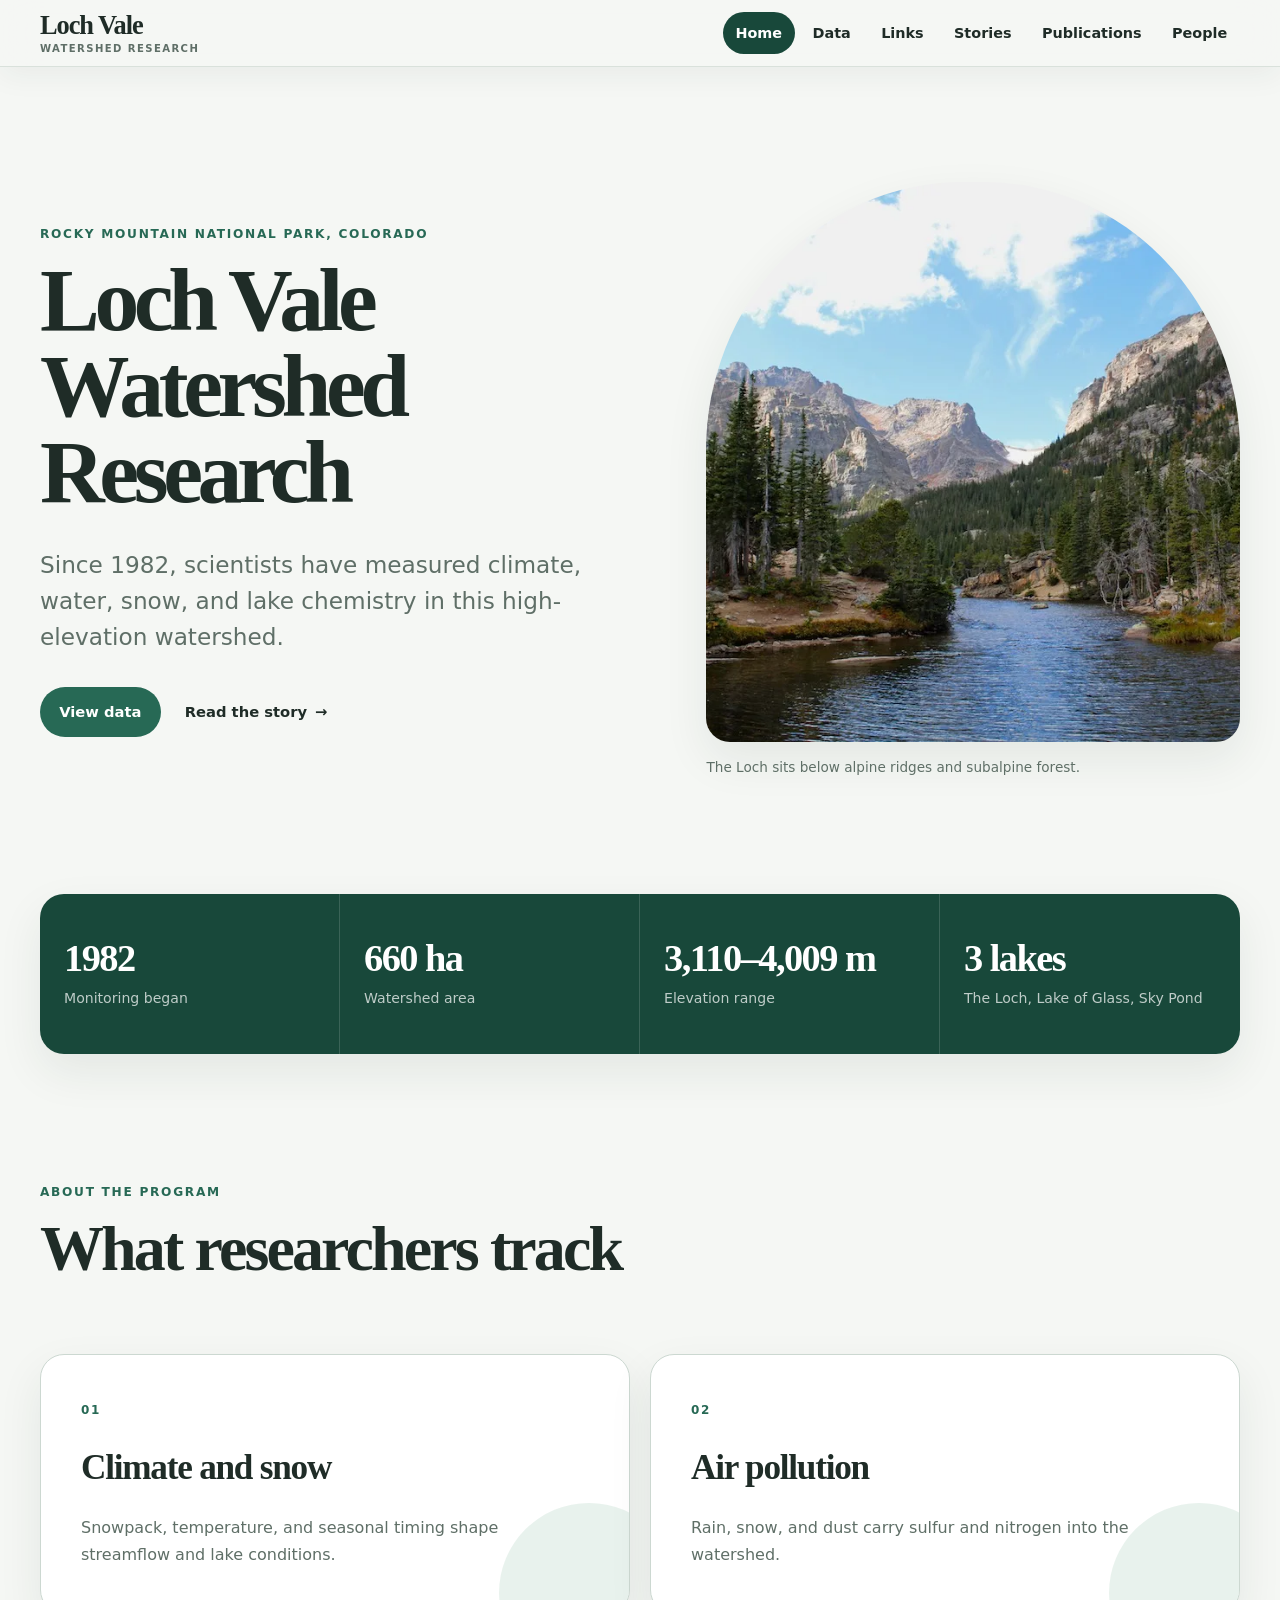
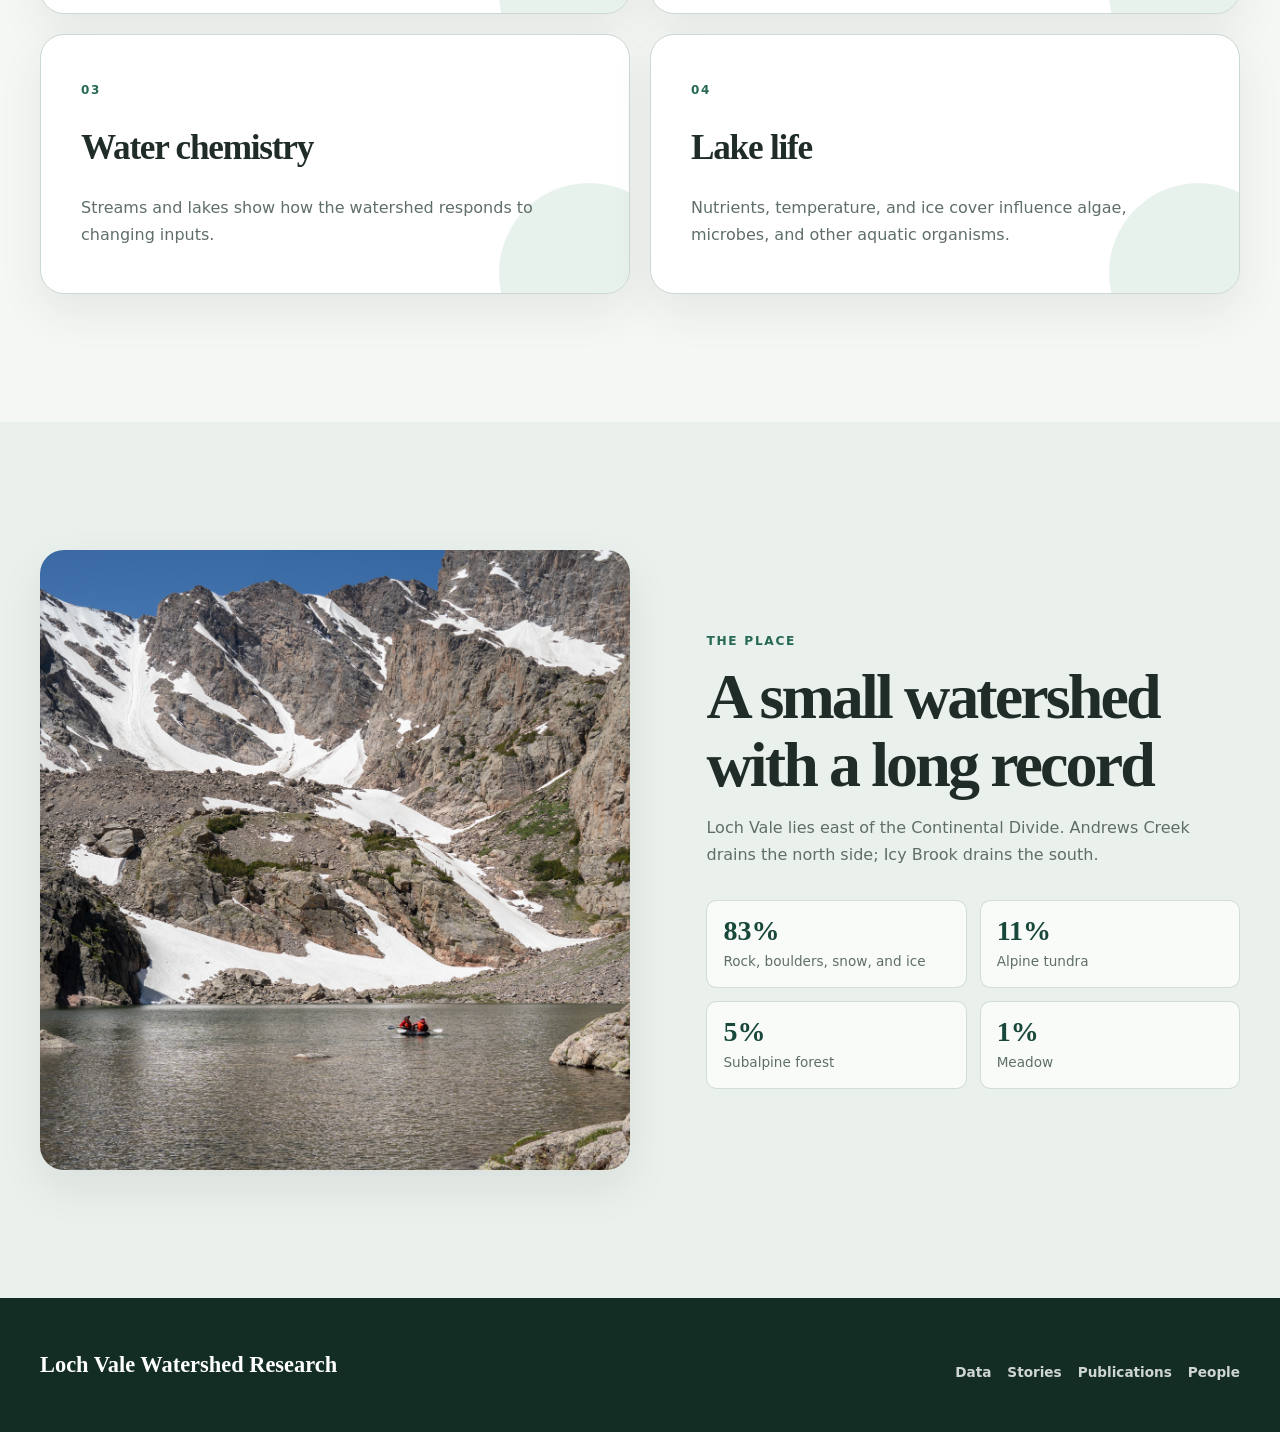
==== commit 226dbb40: "removed redundancy, cleaned up style issues" ====
--- a/index.html
+++ b/index.html
@@ -9,7 +9,7 @@
 
     <meta
         name="description"
-        content="Explore long-term ecological research and monitoring in the Loch Vale watershed of Rocky Mountain National Park."
+        content="Loch Vale watershed research in Rocky Mountain National Park, Colorado."
     >
 
     <title>Loch Vale Watershed Research</title>
@@ -41,24 +41,17 @@
             <div class="home-hero__content">
                 <p class="eyebrow">Rocky Mountain National Park, Colorado</p>
 
-                <h1>
-                    Four decades of science in a changing mountain watershed
-                </h1>
+                <h1>Loch Vale Watershed Research</h1>
 
                 <p class="home-hero__intro">
-                    Since 1982, the Loch Vale Watershed Research Program has
-                    tracked how atmospheric pollution, climate variability,
-                    and ecological change shape one of Colorado’s most studied
-                    high-elevation watersheds.
+                    Since 1982, scientists have measured climate, water, snow,
+                    and lake chemistry in this high-elevation watershed.
                 </p>
 
                 <div class="home-hero__actions">
-                    <a class="button-link" href="stories.html">
-                        Explore the research story
-                    </a>
-
-                    <a class="text-link" href="data.html">
-                        View long-term data
+                    <a class="button-link" href="data.html">View data</a>
+                    <a class="text-link" href="stories.html">
+                        Read the story
                         <span aria-hidden="true">→</span>
                     </a>
                 </div>
@@ -71,8 +64,7 @@
                 >
 
                 <figcaption>
-                    The Loch sits at the lower end of a 660-hectare alpine and
-                    subalpine watershed.
+                    The Loch sits below alpine ridges and subalpine forest.
                 </figcaption>
             </figure>
         </section>
@@ -80,90 +72,67 @@
         <section class="home-stats" aria-label="Key facts about Loch Vale">
             <article class="home-stat">
                 <span class="home-stat__value">1982</span>
-                <span class="home-stat__label">
-                    Long-term monitoring began
-                </span>
+                <span class="home-stat__label">Monitoring began</span>
             </article>
 
             <article class="home-stat">
                 <span class="home-stat__value">660 ha</span>
-                <span class="home-stat__label">
-                    Total watershed area
-                </span>
+                <span class="home-stat__label">Watershed area</span>
             </article>
 
             <article class="home-stat">
                 <span class="home-stat__value">3,110–4,009 m</span>
-                <span class="home-stat__label">
-                    Elevation range
-                </span>
+                <span class="home-stat__label">Elevation range</span>
             </article>
 
             <article class="home-stat">
                 <span class="home-stat__value">3 lakes</span>
-                <span class="home-stat__label">
-                    The Loch, Lake of Glass, and Sky Pond
-                </span>
+                <span class="home-stat__label">The Loch, Lake of Glass, Sky Pond</span>
             </article>
         </section>
 
         <section class="home-section">
             <header class="section-heading home-section__heading">
-                <p class="eyebrow">The research program</p>
-
-                <h2>A natural laboratory for understanding environmental change</h2>
-
-                <p class="section-lead">
-                    Long-term monitoring makes it possible to distinguish
-                    natural variation from lasting changes caused by pollution,
-                    climate, and other human influences.
-                </p>
+                <p class="eyebrow">About the program</p>
+                <h2>What researchers track</h2>
             </header>
 
-            <div class="home-intro-grid">
-                <article class="home-copy-card home-copy-card--large">
+            <div class="topic-card-grid">
+                <article class="topic-card">
+                    <span class="topic-card__number">01</span>
+                    <h3>Climate and snow</h3>
                     <p>
-                        The Loch Vale Watershed is located in Rocky Mountain
-                        National Park, Colorado. Ecological research and
-                        monitoring began in 1982 and focuses on
-                        watershed-scale ecosystem processes, particularly
-                        their responses to atmospheric deposition and climate
-                        variability.
-                    </p>
-
-                    <p>
-                        The program is a cooperative effort among the U.S.
-                        Geological Survey, the National Park Service, and
-                        Colorado State University. Monitoring of climate,
-                        hydrology, precipitation chemistry, and surface-water
-                        quality allows researchers to identify long-term trends
-                        and better separate natural disturbances from
-                        human-caused change.
-                    </p>
-
-                    <p>
-                        Research topics include ecological responses to
-                        nitrogen deposition, climate variability and change,
-                        microbial activity in subalpine and alpine soils,
-                        hydrologic flow paths, watershed biogeochemistry, and
-                        the response of aquatic organisms to disturbance.
+                        Snowpack, temperature, and seasonal timing shape streamflow
+                        and lake conditions.
                     </p>
                 </article>
 
-                <aside class="home-callout">
-                    <p class="eyebrow">Why long-term data matter</p>
+                <article class="topic-card">
+                    <span class="topic-card__number">02</span>
+                    <h3>Air pollution</h3>
+                    <p>
+                        Rain, snow, and dust carry sulfur and nitrogen into the
+                        watershed.
+                    </p>
+                </article>
 
-                    <blockquote>
-                        A single season can show what happened. Decades of
-                        measurements can show what is changing.
-                    </blockquote>
+                <article class="topic-card">
+                    <span class="topic-card__number">03</span>
+                    <h3>Water chemistry</h3>
+                    <p>
+                        Streams and lakes show how the watershed responds to
+                        changing inputs.
+                    </p>
+                </article>
 
+                <article class="topic-card">
+                    <span class="topic-card__number">04</span>
+                    <h3>Lake life</h3>
                     <p>
-                        Loch Vale’s continuous record helps scientists evaluate
-                        environmental policy, recognize emerging threats, and
-                        understand how mountain ecosystems respond over time.
+                        Nutrients, temperature, and ice cover influence algae,
+                        microbes, and other aquatic organisms.
                     </p>
-                </aside>
+                </article>
             </div>
         </section>
 
@@ -177,27 +146,18 @@
                 </figure>
 
                 <div class="landscape-feature__content">
-                    <p class="eyebrow">The landscape</p>
-
-                    <h2>From subalpine forest to the Continental Divide</h2>
+                    <p class="eyebrow">The place</p>
+                    <h2>A small watershed with a long record</h2>
 
                     <p>
-                        The watershed lies directly east of the Continental
-                        Divide and rises from 3,110 meters at the Loch outlet to
-                        4,009 meters at Taylor Peak.
-                    </p>
-
-                    <p>
-                        Andrews Creek drains the northern sub-basin, while Icy
-                        Brook drains the southern sub-basin. The watershed
-                        contains three lakes: The Loch, Lake of Glass, and Sky
-                        Pond.
+                        Loch Vale lies east of the Continental Divide. Andrews
+                        Creek drains the north side; Icy Brook drains the south.
                     </p>
 
                     <dl class="land-cover-list">
                         <div>
                             <dt>83%</dt>
-                            <dd>Bare rock, boulder fields, snow, and ice</dd>
+                            <dd>Rock, boulders, snow, and ice</dd>
                         </div>
 
                         <div>
@@ -212,112 +172,10 @@
 
                         <div>
                             <dt>1%</dt>
-                            <dd>Subalpine meadow</dd>
+                            <dd>Meadow</dd>
                         </div>
                     </dl>
                 </div>
-            </div>
-        </section>
-
-        <section class="home-section">
-            <header class="section-heading home-section__heading">
-                <p class="eyebrow">A connected ecosystem</p>
-
-                <h2>Water, rock, snow, forest, and atmosphere</h2>
-            </header>
-
-            <div class="topic-card-grid">
-                <article class="topic-card">
-                    <span class="topic-card__number">01</span>
-                    <h3>Climate and snow</h3>
-                    <p>
-                        Snow supplies most of the watershed’s annual
-                        precipitation and strongly controls streamflow,
-                        nutrient movement, and the length of the growing season.
-                    </p>
-                </article>
-
-                <article class="topic-card">
-                    <span class="topic-card__number">02</span>
-                    <h3>Atmospheric deposition</h3>
-                    <p>
-                        Rain, snow, and airborne particles deliver sulfur,
-                        nitrogen, and other compounds from both nearby and
-                        distant sources.
-                    </p>
-                </article>
-
-                <article class="topic-card">
-                    <span class="topic-card__number">03</span>
-                    <h3>Watershed chemistry</h3>
-                    <p>
-                        Water moving through soils and fractured rock carries
-                        chemical signals that reveal weathering, biological
-                        activity, and environmental stress.
-                    </p>
-                </article>
-
-                <article class="topic-card">
-                    <span class="topic-card__number">04</span>
-                    <h3>Lake ecology</h3>
-                    <p>
-                        Changes in temperature, nutrients, ice cover, and water
-                        chemistry influence algae, microorganisms, and other
-                        aquatic life.
-                    </p>
-                </article>
-            </div>
-        </section>
-
-        <section class="home-explore">
-            <div class="home-explore__intro">
-                <p class="eyebrow">Explore the program</p>
-
-                <h2>Follow the science from measurements to meaning</h2>
-
-                <p>
-                    Browse the long-term datasets, meet the researchers, read
-                    publications, or explore visual stories about acid rain,
-                    nitrogen pollution, and climate change.
-                </p>
-            </div>
-
-            <div class="home-explore__links">
-                <a class="explore-link" href="data.html">
-                    <span>
-                        <strong>Data</strong>
-                        Long-term measurements and interactive tools
-                    </span>
-
-                    <span aria-hidden="true">↗</span>
-                </a>
-
-                <a class="explore-link" href="stories.html">
-                    <span>
-                        <strong>Stories</strong>
-                        Plain-language explanations and visual narratives
-                    </span>
-
-                    <span aria-hidden="true">↗</span>
-                </a>
-
-                <a class="explore-link" href="publications.html">
-                    <span>
-                        <strong>Publications</strong>
-                        Research produced through the Loch Vale program
-                    </span>
-
-                    <span aria-hidden="true">↗</span>
-                </a>
-
-                <a class="explore-link" href="contact.html">
-                    <span>
-                        <strong>People</strong>
-                        Researchers, students, and collaborators
-                    </span>
-
-                    <span aria-hidden="true">↗</span>
-                </a>
             </div>
         </section>
     </main>
@@ -326,11 +184,6 @@
         <div class="site-footer__inner">
             <div>
                 <p class="site-footer__title">Loch Vale Watershed Research</p>
-
-                <p class="site-footer__text">
-                    Long-term ecological research in Rocky Mountain National
-                    Park, Colorado.
-                </p>
             </div>
 
             <div class="site-footer__links">
@@ -342,4 +195,4 @@
         </div>
     </footer>
 </body>
-</html>+</html>
